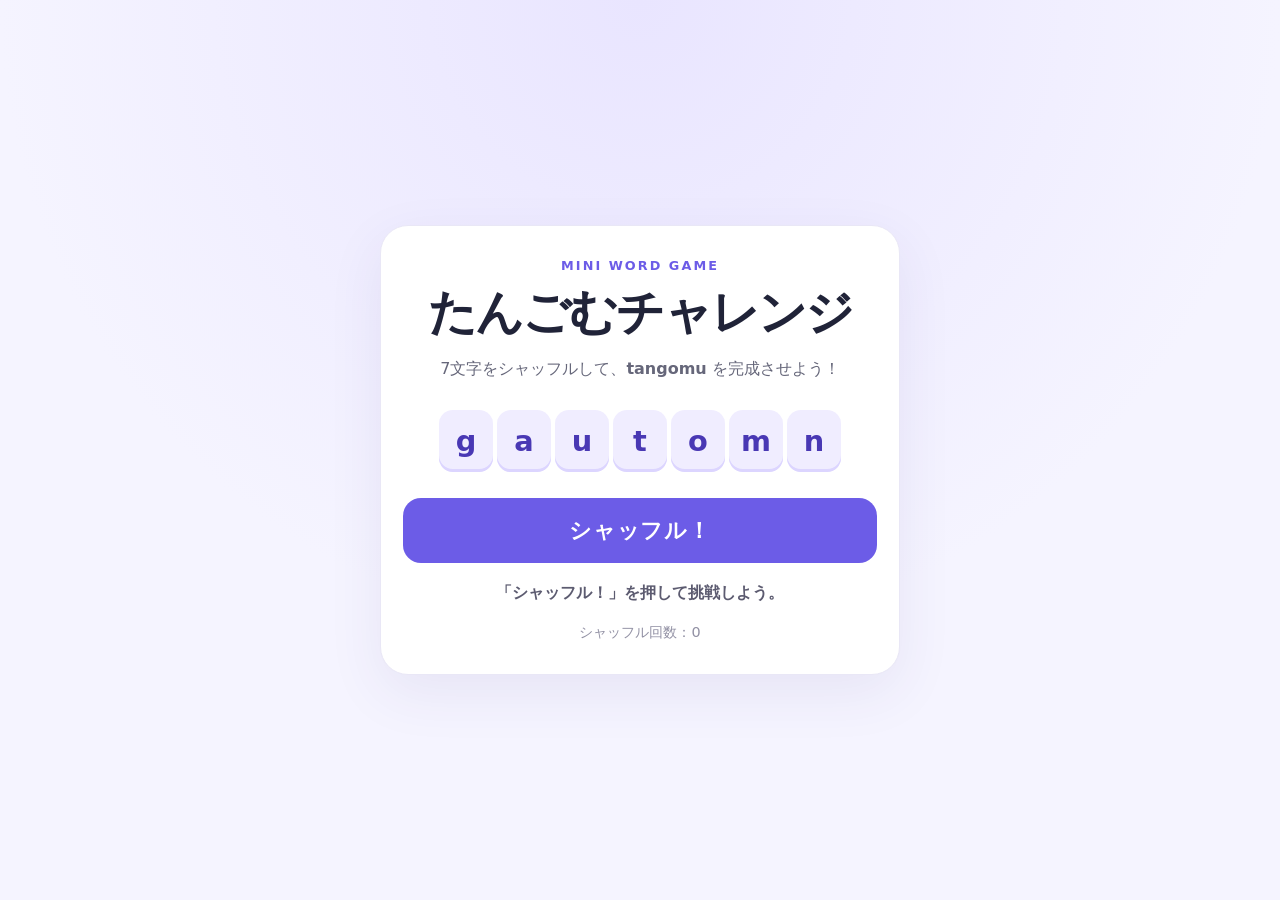
==== develop/index.html @ 247921e8 "deploy: 1eb7f9ae4dc7f5c11557d08746dbfa7d7bf235ae" ====
<!doctype html>
<html lang="ja">
<head>
  <meta charset="utf-8">
  <meta
  name="viewport"
  content="width=device-width, initial-scale=1, maximum-scale=1, user-scalable=no, viewport-fit=cover"
>
  <title>たんごむチャレンジ</title>
  <link rel="stylesheet" href="style.css">
</head>
<body>
  <main>
    <div class="eyebrow">MINI WORD GAME</div>

    <h1>たんごむチャレンジ</h1>

    <p>7文字をシャッフルして、<strong>tangomu</strong> を完成させよう！</p>

    <div class="letters" id="letters" aria-label="現在の文字列"></div>

    <div class="buttons">
      <button class="primary" id="shuffle">シャッフル！</button>

      <button class="secondary" id="reset" hidden>最初から</button>

      <button class="secondary" id="debug" hidden>
        🛠️ クリア演出テスト
      </button>

      <button id="debugEete" hidden>
        紫シークレット：eete
      </button>

      <button id="debugTangomu" hidden>
        金シークレット：tangomu
      </button>
    </div>

    <div id="chanceOverlay" class="chance-overlay" aria-hidden="true">
      たんごむチャンス！
    </div>

    <div id="status" role="status" aria-live="polite">
      「シャッフル！」を押して挑戦しよう。
    </div>

    <div id="sparkle" class="sparkle" aria-hidden="true">
      🎉 ✨ 🎉
    </div>

    <div id="confetti" aria-hidden="true"></div>

    <div class="count">
      シャッフル回数：<span id="count">0</span>
    </div>
  </main>

  <script type="module" src="./js/game.js"></script>
</body>
</html>
---- develop/style.css ----
:root {
  color-scheme: light;
  --ink: #202338;
  --accent: #6c5ce7;
  --bg: #f5f4ff;
}

* {
  box-sizing: border-box;
}

/* ボタンの連打・選択対策 */
button {
  touch-action: manipulation;
  -webkit-user-select: none;
  user-select: none;
  -webkit-touch-callout: none;
  -webkit-tap-highlight-color: transparent;
}

body {
  margin: 0;
  min-height: 100vh;
  display: grid;
  place-items: center;
  padding: 24px;
  font-family: system-ui, -apple-system, "Hiragino Kaku Gothic ProN", sans-serif;
  color: var(--ink);
  background: radial-gradient(circle at top, #e9e5ff, var(--bg) 58%);
}

main {
  width: min(100%, 520px);
  text-align: center;
  background: #fff;
  border: 1px solid #e9e7f6;
  border-radius: 28px;
  padding: 32px 22px;
  box-shadow: 0 18px 55px #3a2e8014;
}

.eyebrow {
  color: var(--accent);
  font-weight: 800;
  letter-spacing: .16em;
  font-size: .8rem;
}

h1 {
  margin: 8px 0 10px;
  font-size: clamp(2rem, 8vw, 3rem);
  letter-spacing: -.04em;
}

p {
  line-height: 1.7;
  color: #66677a;
  margin: 0 auto;
}

/* 文字タイル */
.letters {
  display: flex;
  justify-content: center;
  flex-wrap: nowrap;
  gap: 4px;
  margin: 28px 0 22px;
  min-height: 66px;
}

.letter {
  width: clamp(0px, 8vw, 54px);
  height: clamp(46px, 12vw, 62px);
  display: grid;
  place-items: center;
  border-radius: 14px;
  background: #f0edff;
  color: #4938b4;
  font-size: clamp(1.35rem, 5vw, 1.8rem);
  font-weight: 850;
  box-shadow: inset 0 -3px #dcd5ff;
}

.letter.correct {
  background: #d9f8e7;
  color: #167747;
  box-shadow: inset 0 -3px #b5e9cc;
}

/* ボタン配置 */
.buttons {
  display: flex;
  justify-content: center;
  gap: 10px;
  flex-wrap: wrap;
}

/* 共通ボタン */
button {
  border: 0;
  border-radius: 14px;
  padding: 13px 20px;
  font: inherit;
  font-weight: 750;
  cursor: pointer;
  transition: transform .12s, filter .12s;
}

button:hover {
  filter: brightness(.97);
  transform: translateY(-1px);
}

button:active {
  transform: translateY(1px);
}

button:disabled {
  cursor: default;
  opacity: .7;
  transform: none;
}

button[hidden] {
  display: none !important;
}

/* メインのシャッフルボタン */
#shuffle {
  width: 100%;
  min-height: 64px;
  padding: 18px 24px;
  border-radius: 18px;
  font-size: 1.35rem;
  font-weight: 850;
  letter-spacing: .04em;
}

.primary {
  background: var(--accent);
  color: white;
}

.secondary {
  background: #f0eff7;
  color: #45445b;
}

/* ステータス表示 */
#status {
  min-height: 2em;
  margin-top: 20px;
  font-weight: 750;
  color: #5c5b70;
  white-space: pre-line;
}

#status.win {
  white-space: pre-line;
  color: #16804a;
  font-size: 1.5rem;
  line-height: 1.8;
  animation: pop .5s ease-out;
}

/* クリア後の最初からボタン */
#reset {
  width: 100%;
  min-height: 64px;
  padding: 18px 24px;
  border-radius: 18px;
  font-size: 1.25rem;
  font-weight: 850;
}

.count {
  margin-top: 8px;
  font-size: .9rem;
  color: #9291a4;
}

/* キラキラ表示 */
.sparkle {
  display: none;
  font-size: 1.7rem;
  margin-top: 8px;
}

.sparkle.show {
  display: block;
  animation: pop .45s ease-out;
}

@keyframes pop {
  from {
    transform: scale(.5);
    opacity: 0;
  }

  to {
    transform: scale(1);
    opacity: 1;
  }
}

/* たんごむチャンスの表示 */
.chance-overlay {
  position: fixed;
  top: 50%;
  left: 50%;
  transform: translate(-50%, -50%);
  z-index: 10000;

  max-width: calc(100vw - 24px);
  background: #ffffff;
  color: #000000;
  border: 2px solid #000000;
  border-radius: 8px;
  padding: 20px 28px;

  font-size: clamp(1.5rem, 6vw, 2.2rem);
  font-weight: 900;
  text-align: center;
  white-space: nowrap;

  display: none;
  pointer-events: none;
  touch-action: manipulation;
  -webkit-user-select: none;
  user-select: none;
  -webkit-touch-callout: none;
}

.chance-overlay.show {
  display: block;
  animation: chance-pop 0.5s ease-out;
}

@keyframes chance-pop {
  0% {
    opacity: 0;
    transform: translate(-50%, -50%) scale(.8);
  }

  40% {
    opacity: 1;
    transform: translate(-50%, -50%) scale(1.05);
  }

  100% {
    opacity: 1;
    transform: translate(-50%, -50%) scale(1);
  }
}

/* クリア時の紙吹雪 */
#confetti {
  position: fixed;
  inset: 0;
  overflow: hidden;
  pointer-events: none;
  z-index: 9999;
}

.confetti-piece {
  position: absolute;
  top: -20px;
  width: 10px;
  height: 16px;
  animation: confetti-fall 3s ease-in forwards;
}

@keyframes confetti-fall {
  0% {
    transform: translateY(-20px) rotate(0deg);
    opacity: 1;
  }

  100% {
    transform: translateY(110vh) rotate(900deg);
    opacity: 0;
  }
}

/* デバッグボタン */
#debug[hidden],
#debugEete[hidden],
#debugTangomu[hidden] {
  display: none !important;
}

/* 紫色：重厚なメタリックパープル */
.letter.rare-purple {
  box-sizing: border-box;
  background: linear-gradient(
    135deg,
    #f0d9ff 0%,
    #a855f7 18%,
    #6b21a8 42%,
    #c084fc 55%,
    #581c87 78%,
    #a855f7 100%
  );
  color: #ffffff;
  border: 2px solid #d8b4fe;
  text-shadow: 0 1px 2px #3b0764;
  box-shadow:
    inset 0 1px 2px #f3e8ff,
    inset 0 -3px 4px #3b0764,
    0 0 5px rgba(168, 85, 247, 0.45);
}

/* 金色：重厚なメタリックゴールド */
.letter.rare-gold {
  box-sizing: border-box;
  background: linear-gradient(
    135deg,
    #fff2a6 0%,
    #d4af37 18%,
    #8a6d1d 38%,
    #ffe680 50%,
    #b8860b 65%,
    #6f5315 82%,
    #d4af37 100%
  );
  color: #382600;
  border: 2px solid #f5d76e;
  text-shadow: 0 1px 1px rgba(255, 255, 255, 0.35);
  box-shadow:
    inset 0 1px 2px #fff8d6,
    inset 0 -3px 4px #65470a,
    0 0 7px rgba(212, 175, 55, 0.4);
}

/* チャンス演出中の選択・長押しメニューを防ぐ */
body.chance-animation {
  overscroll-behavior: none;
}

body.chance-animation,
body.chance-animation * {
  -webkit-user-select: none !important;
  user-select: none !important;
  -webkit-touch-callout: none !important;
}

body.chance-animation button {
  touch-action: manipulation;
}

/* スマートフォン向け */
@media (max-width: 480px) {
  body {
    padding: 14px;
  }

  main {
    padding: 28px 18px;
  }

  .letters {
    gap: 3px;
  }

  #shuffle,
  #reset {
    min-height: 62px;
  }
}

/* 動きを減らす設定が有効な端末への配慮 */
@media (prefers-reduced-motion: reduce) {
  *,
  *::before,
  *::after {
    animation: none !important;
    transition: none !important;
  }
}

html,
body,
main {
  touch-action: manipulation;
}

button,
button * {
  touch-action: manipulation;
  -webkit-tap-highlight-color: transparent;
}

/* チャンス演出中：ボタンを灰色に見せる */
.buttons button.chance-disabled-look {
  background-color: #b8b8b8 !important;
  color: #666 !important;
  border-color: #aaa !important;
  opacity: 0.75;
  cursor: default;
}
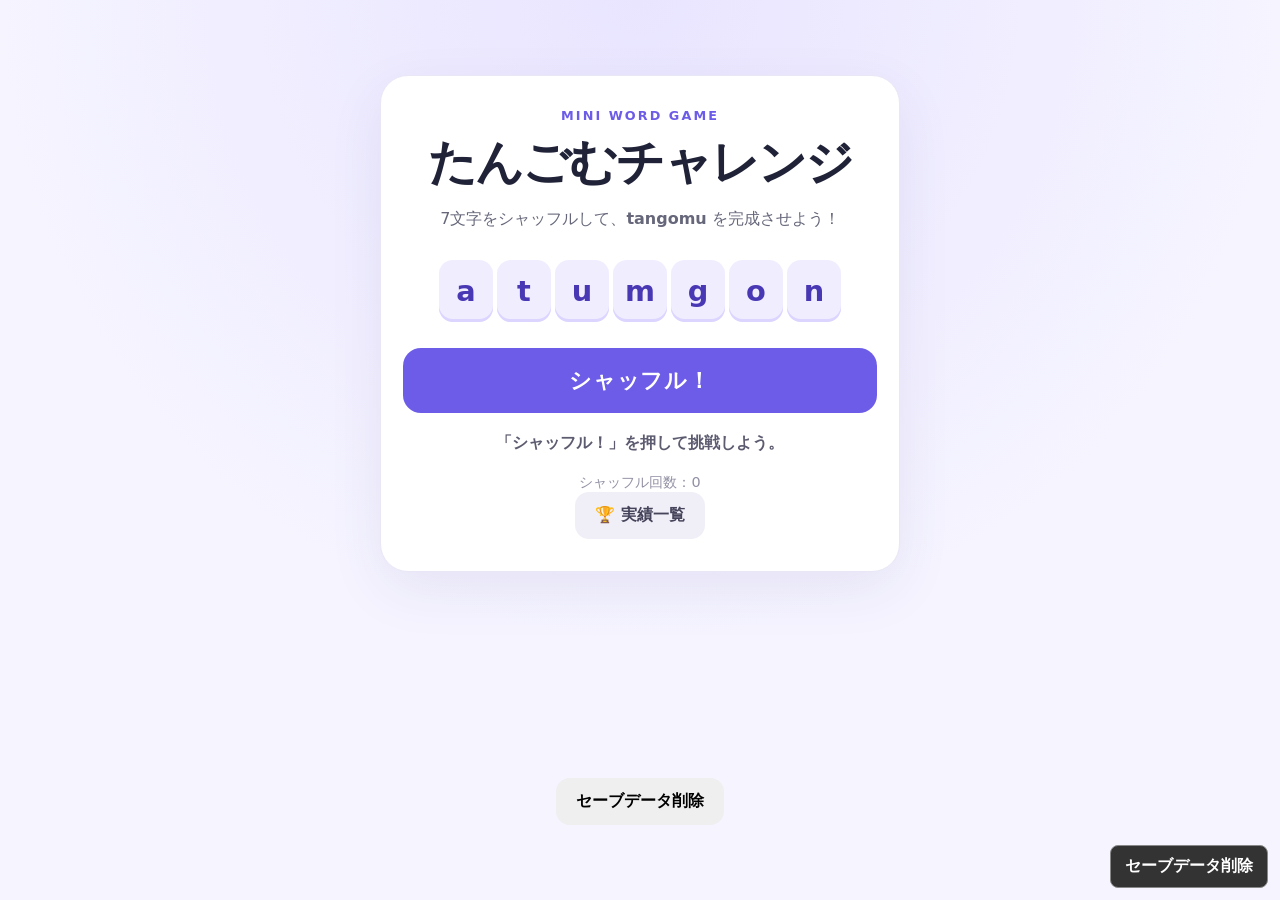
==== commit f64b73b1: "deploy: 549c8e9f877efc46f3a32033ba10ac2d21ece06f" ====
--- a/develop/index.html
+++ b/develop/index.html
@@ -1,11 +1,12 @@
+
 <!doctype html>
 <html lang="ja">
 <head>
   <meta charset="utf-8">
   <meta
-  name="viewport"
-  content="width=device-width, initial-scale=1, maximum-scale=1, user-scalable=no, viewport-fit=cover"
->
+    name="viewport"
+    content="width=device-width, initial-scale=1, maximum-scale=1, user-scalable=no, viewport-fit=cover"
+  >
   <title>たんごむチャレンジ</title>
   <link rel="stylesheet" href="style.css">
 </head>
@@ -54,7 +55,82 @@
     <div class="count">
       シャッフル回数：<span id="count">0</span>
     </div>
+
+    <div class="menu-buttons">
+      <button id="openAchievements" class="secondary">
+        🏆 実績一覧
+      </button>
+    </div>
   </main>
+
+  <!-- 実績解除通知 -->
+  <div
+    id="achievementToast"
+    class="achievement-toast"
+    role="status"
+    aria-live="polite"
+    aria-atomic="true"
+  ></div>
+
+  <!-- 実績一覧画面 -->
+  <div
+    id="achievementModal"
+    class="modal-overlay"
+    hidden
+  >
+    <section
+      class="achievement-modal"
+      role="dialog"
+      aria-modal="true"
+      aria-labelledby="achievementTitle"
+    >
+      <div class="modal-header">
+        <div>
+          <div class="eyebrow">ACHIEVEMENTS</div>
+          <h2 id="achievementTitle">実績一覧</h2>
+        </div>
+
+        <button
+          id="closeAchievements"
+          class="close-button"
+          aria-label="実績一覧を閉じる"
+        >×</button>
+      </div>
+
+      <div class="achievement-progress">
+        <div class="progress-text">
+          <span>解除状況</span>
+          <strong id="achievementCount">0 / 0</strong>
+        </div>
+
+        <div
+          class="progress-track"
+          role="progressbar"
+          aria-label="実績解除率"
+          aria-valuemin="0"
+          aria-valuemax="100"
+          aria-valuenow="0"
+          id="achievementProgress"
+        >
+          <div id="achievementProgressBar" class="progress-bar"></div>
+        </div>
+      </div>
+
+      <div
+        id="achievementList"
+        class="achievement-list"
+      ></div>
+
+      <p class="achievement-note">
+        まだ解除していない実績も確認できるよ！
+      </p>
+    </section>
+  </div>
+
+  <!-- セーブデータ削除 -->
+  <button id="saveDeleteButton" class="save-delete-button">
+    セーブデータ削除
+  </button>
 
   <script type="module" src="./js/game.js"></script>
 </body>
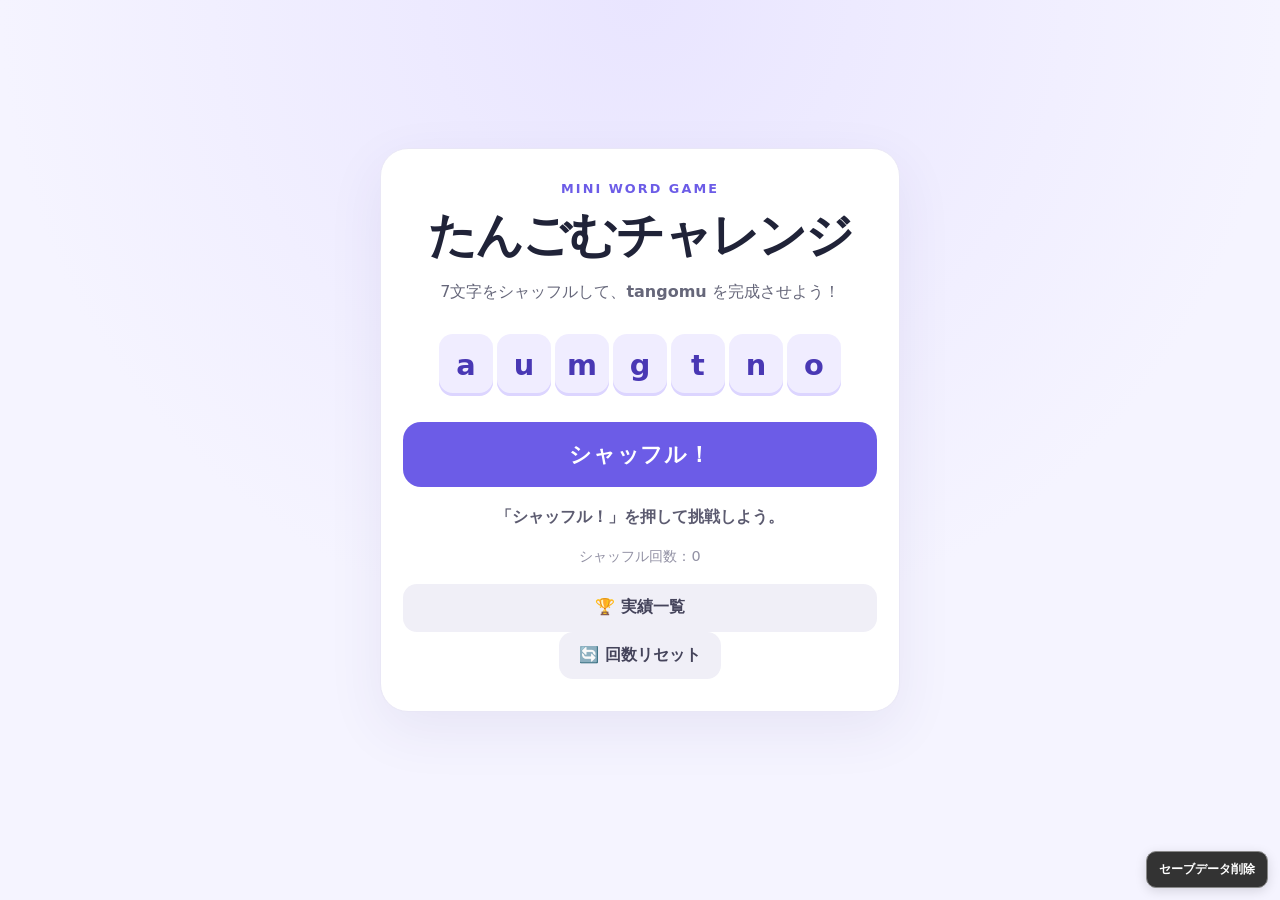
==== commit 98a0fefb: "deploy: a4e060cff196ebc9c6b3155e3fc993553ce03be2" ====
--- a/develop/index.html
+++ b/develop/index.html
@@ -59,6 +59,10 @@
     <div class="menu-buttons">
       <button id="openAchievements" class="secondary">
         🏆 実績一覧
+      </button>
+
+      <button id="resetCount" class="secondary">
+        🔄 回数リセット
       </button>
     </div>
   </main>
--- a/develop/style.css
+++ b/develop/style.css
@@ -1,3 +1,4 @@
+
 :root {
   color-scheme: light;
   --ink: #202338;
@@ -9,7 +10,10 @@
   box-sizing: border-box;
 }
 
-/* ボタンの連打・選択対策 */
+[hidden] {
+  display: none !important;
+}
+
 button {
   touch-action: manipulation;
   -webkit-user-select: none;
@@ -21,12 +25,18 @@
 body {
   margin: 0;
   min-height: 100vh;
+  min-height: 100dvh;
   display: grid;
   place-items: center;
   padding: 24px;
+  padding-bottom: max(64px, calc(24px + env(safe-area-inset-bottom)));
   font-family: system-ui, -apple-system, "Hiragino Kaku Gothic ProN", sans-serif;
   color: var(--ink);
   background: radial-gradient(circle at top, #e9e5ff, var(--bg) 58%);
+}
+
+body.modal-open {
+  overflow: hidden;
 }
 
 main {
@@ -95,7 +105,6 @@
   flex-wrap: wrap;
 }
 
-/* 共通ボタン */
 button {
   border: 0;
   border-radius: 14px;
@@ -121,11 +130,12 @@
   transform: none;
 }
 
-button[hidden] {
-  display: none !important;
-}
-
-/* メインのシャッフルボタン */
+button:focus-visible {
+  outline: 3px solid #a99dfb;
+  outline-offset: 3px;
+}
+
+/* メインボタン */
 #shuffle {
   width: 100%;
   min-height: 64px;
@@ -146,24 +156,6 @@
   color: #45445b;
 }
 
-/* ステータス表示 */
-#status {
-  min-height: 2em;
-  margin-top: 20px;
-  font-weight: 750;
-  color: #5c5b70;
-  white-space: pre-line;
-}
-
-#status.win {
-  white-space: pre-line;
-  color: #16804a;
-  font-size: 1.5rem;
-  line-height: 1.8;
-  animation: pop .5s ease-out;
-}
-
-/* クリア後の最初からボタン */
 #reset {
   width: 100%;
   min-height: 64px;
@@ -173,13 +165,30 @@
   font-weight: 850;
 }
 
+/* ステータス */
+#status {
+  min-height: 2em;
+  margin-top: 20px;
+  font-weight: 750;
+  color: #5c5b70;
+  white-space: pre-line;
+}
+
+#status.win {
+  white-space: pre-line;
+  color: #16804a;
+  font-size: 1.5rem;
+  line-height: 1.8;
+  animation: pop .5s ease-out;
+}
+
 .count {
   margin-top: 8px;
   font-size: .9rem;
   color: #9291a4;
 }
 
-/* キラキラ表示 */
+/* キラキラ */
 .sparkle {
   display: none;
   font-size: 1.7rem;
@@ -203,26 +212,23 @@
   }
 }
 
-/* たんごむチャンスの表示 */
+/* チャンス演出 */
 .chance-overlay {
   position: fixed;
   top: 50%;
   left: 50%;
   transform: translate(-50%, -50%);
   z-index: 10000;
-
   max-width: calc(100vw - 24px);
-  background: #ffffff;
-  color: #000000;
-  border: 2px solid #000000;
+  background: #fff;
+  color: #000;
+  border: 2px solid #000;
   border-radius: 8px;
   padding: 20px 28px;
-
   font-size: clamp(1.5rem, 6vw, 2.2rem);
   font-weight: 900;
   text-align: center;
   white-space: nowrap;
-
   display: none;
   pointer-events: none;
   touch-action: manipulation;
@@ -233,7 +239,7 @@
 
 .chance-overlay.show {
   display: block;
-  animation: chance-pop 0.5s ease-out;
+  animation: chance-pop .5s ease-out;
 }
 
 @keyframes chance-pop {
@@ -253,7 +259,7 @@
   }
 }
 
-/* クリア時の紙吹雪 */
+/* 紙吹雪 */
 #confetti {
   position: fixed;
   inset: 0;
@@ -289,9 +295,8 @@
   display: none !important;
 }
 
-/* 紫色：重厚なメタリックパープル */
+/* 紫色シークレット */
 .letter.rare-purple {
-  box-sizing: border-box;
   background: linear-gradient(
     135deg,
     #f0d9ff 0%,
@@ -301,18 +306,17 @@
     #581c87 78%,
     #a855f7 100%
   );
-  color: #ffffff;
+  color: #fff;
   border: 2px solid #d8b4fe;
   text-shadow: 0 1px 2px #3b0764;
   box-shadow:
     inset 0 1px 2px #f3e8ff,
     inset 0 -3px 4px #3b0764,
-    0 0 5px rgba(168, 85, 247, 0.45);
-}
-
-/* 金色：重厚なメタリックゴールド */
+    0 0 5px rgba(168, 85, 247, .45);
+}
+
+/* 金色シークレット */
 .letter.rare-gold {
-  box-sizing: border-box;
   background: linear-gradient(
     135deg,
     #fff2a6 0%,
@@ -325,14 +329,14 @@
   );
   color: #382600;
   border: 2px solid #f5d76e;
-  text-shadow: 0 1px 1px rgba(255, 255, 255, 0.35);
+  text-shadow: 0 1px 1px rgba(255, 255, 255, .35);
   box-shadow:
     inset 0 1px 2px #fff8d6,
     inset 0 -3px 4px #65470a,
-    0 0 7px rgba(212, 175, 55, 0.4);
-}
-
-/* チャンス演出中の選択・長押しメニューを防ぐ */
+    0 0 7px rgba(212, 175, 55, .4);
+}
+
+/* チャンス演出中の操作対策 */
 body.chance-animation {
   overscroll-behavior: none;
 }
@@ -348,14 +352,289 @@
   touch-action: manipulation;
 }
 
-/* スマートフォン向け */
+html,
+body,
+main {
+  touch-action: manipulation;
+}
+
+button,
+button * {
+  touch-action: manipulation;
+  -webkit-tap-highlight-color: transparent;
+}
+
+/* チャンス演出中のボタン */
+.buttons button.chance-disabled-look {
+  background-color: #b8b8b8 !important;
+  color: #666 !important;
+  border-color: #aaa !important;
+  opacity: .75;
+  cursor: default;
+}
+
+/* 実績一覧ボタン */
+.menu-buttons {
+  margin-top: 18px;
+}
+
+#openAchievements {
+  width: 100%;
+  min-height: 48px;
+}
+
+/* 実績解除通知 */
+.achievement-toast {
+  position: fixed;
+  top: max(16px, env(safe-area-inset-top));
+  left: 50%;
+  transform: translateX(-50%) translateY(-12px);
+  z-index: 11000;
+  width: max-content;
+  max-width: calc(100vw - 32px);
+  padding: 14px 20px;
+  border: 2px solid #f5c542;
+  border-radius: 14px;
+  background: #292929;
+  color: #fff;
+  box-shadow: 0 8px 30px #0002;
+  font-weight: 800;
+  text-align: center;
+  white-space: pre-line;
+  overflow-wrap: anywhere;
+  opacity: 0;
+  visibility: hidden;
+  pointer-events: none;
+  transition:
+    opacity .25s ease,
+    transform .25s ease,
+    visibility .25s;
+}
+
+.achievement-toast.show {
+  opacity: 1;
+  visibility: visible;
+  transform: translateX(-50%) translateY(0);
+}
+
+/* モーダルの背景 */
+.modal-overlay {
+  position: fixed;
+  inset: 0;
+  z-index: 10500;
+  display: grid;
+  place-items: center;
+  padding: 16px;
+  padding-top: max(16px, env(safe-area-inset-top));
+  padding-bottom: max(16px, env(safe-area-inset-bottom));
+  background: rgba(25, 23, 43, .62);
+  backdrop-filter: blur(5px);
+  -webkit-backdrop-filter: blur(5px);
+}
+
+/* 実績一覧本体 */
+.achievement-modal {
+  width: min(100%, 500px);
+  max-height: 85vh;
+  max-height: 85dvh;
+  display: flex;
+  flex-direction: column;
+  overflow: hidden;
+  background: #fff;
+  border: 1px solid #e9e7f6;
+  border-radius: 24px;
+  box-shadow: 0 24px 80px #0003;
+  text-align: left;
+  animation: modal-pop .2s ease-out;
+}
+
+@keyframes modal-pop {
+  from {
+    opacity: 0;
+    transform: scale(.96) translateY(8px);
+  }
+
+  to {
+    opacity: 1;
+    transform: scale(1) translateY(0);
+  }
+}
+
+.modal-header {
+  display: flex;
+  align-items: center;
+  justify-content: space-between;
+  gap: 12px;
+  padding: 22px 22px 16px;
+  border-bottom: 1px solid #eeecf7;
+}
+
+.modal-header h2 {
+  margin: 4px 0 0;
+  font-size: 1.6rem;
+  letter-spacing: -.03em;
+}
+
+.close-button {
+  flex: 0 0 auto;
+  width: 42px;
+  height: 42px;
+  padding: 0;
+  border-radius: 50%;
+  background: #f0eff7;
+  color: #45445b;
+  font-size: 1.8rem;
+  line-height: 1;
+}
+
+/* 解除進捗 */
+.achievement-progress {
+  padding: 18px 22px;
+  background: #faf9ff;
+  border-bottom: 1px solid #eeecf7;
+}
+
+.progress-text {
+  display: flex;
+  justify-content: space-between;
+  align-items: center;
+  gap: 12px;
+  margin-bottom: 10px;
+  font-size: .95rem;
+  color: #66677a;
+}
+
+.progress-text strong {
+  color: #4938b4;
+  font-size: 1rem;
+}
+
+.progress-track {
+  height: 10px;
+  overflow: hidden;
+  background: #e7e4f3;
+  border-radius: 999px;
+}
+
+.progress-bar {
+  width: 0;
+  height: 100%;
+  border-radius: inherit;
+  background: linear-gradient(90deg, #6c5ce7, #a18aff);
+  transition: width .3s ease;
+}
+
+/* 実績リスト */
+.achievement-list {
+  display: grid;
+  gap: 10px;
+  overflow-y: auto;
+  overscroll-behavior: contain;
+  padding: 16px 18px;
+  -webkit-overflow-scrolling: touch;
+}
+
+.achievement-card {
+  display: grid;
+  grid-template-columns: 52px minmax(0, 1fr);
+  align-items: center;
+  gap: 12px;
+  padding: 13px;
+  border: 1px solid #e9e7f6;
+  border-radius: 16px;
+  background: #fff;
+}
+
+.achievement-card.unlocked {
+  border-color: #d7cfff;
+  background: linear-gradient(135deg, #faf9ff, #f0edff);
+}
+
+.achievement-icon {
+  display: grid;
+  place-items: center;
+  width: 52px;
+  height: 52px;
+  border-radius: 14px;
+  background: #eeedf3;
+  color: #9a98a8;
+  font-size: 1.7rem;
+}
+
+.achievement-card.unlocked .achievement-icon {
+  background: #e4dcff;
+  color: #5c45cf;
+}
+
+.achievement-info {
+  min-width: 0;
+}
+
+.achievement-name {
+  margin: 0 0 4px;
+  color: #a09eae;
+  font-size: 1rem;
+  font-weight: 850;
+  overflow-wrap: anywhere;
+}
+
+.achievement-card.unlocked .achievement-name {
+  color: #382b8b;
+}
+
+.achievement-description {
+  margin: 0;
+  color: #77768a;
+  font-size: .86rem;
+  line-height: 1.55;
+  overflow-wrap: anywhere;
+}
+
+.achievement-status {
+  display: inline-block;
+  margin-top: 7px;
+  color: #a09eae;
+  font-size: .76rem;
+  font-weight: 750;
+}
+
+.achievement-card.unlocked .achievement-status {
+  color: #287543;
+}
+
+.achievement-note {
+  flex: 0 0 auto;
+  padding: 0 22px 18px;
+  font-size: .82rem;
+  text-align: center;
+  color: #9291a4;
+}
+
+/* セーブデータ削除ボタン */
+.save-delete-button {
+  position: fixed;
+  right: max(12px, env(safe-area-inset-right));
+  bottom: max(12px, env(safe-area-inset-bottom));
+  z-index: 9000;
+  padding: 9px 12px;
+  border: 1px solid #888;
+  border-radius: 10px;
+  background: #333;
+  color: #fff;
+  font-size: .78rem;
+  box-shadow: 0 3px 12px #0002;
+}
+
+/* スマートフォン */
 @media (max-width: 480px) {
   body {
     padding: 14px;
+    padding-bottom: max(62px, calc(14px + env(safe-area-inset-bottom)));
   }
 
   main {
     padding: 28px 18px;
+    border-radius: 24px;
   }
 
   .letters {
@@ -365,6 +644,52 @@
   #shuffle,
   #reset {
     min-height: 62px;
+  }
+
+  .modal-overlay {
+    padding-left: 10px;
+    padding-right: 10px;
+  }
+
+  .achievement-modal {
+    max-height: 88vh;
+    max-height: 88dvh;
+    border-radius: 20px;
+  }
+
+  .modal-header {
+    padding: 18px 16px 14px;
+  }
+
+  .achievement-progress {
+    padding: 14px 16px;
+  }
+
+  .achievement-list {
+    padding: 12px;
+    gap: 8px;
+  }
+
+  .achievement-card {
+    grid-template-columns: 44px minmax(0, 1fr);
+    gap: 10px;
+    padding: 10px;
+  }
+
+  .achievement-icon {
+    width: 44px;
+    height: 44px;
+    border-radius: 12px;
+    font-size: 1.5rem;
+  }
+
+  .achievement-note {
+    padding: 0 12px 14px;
+  }
+
+  .save-delete-button {
+    font-size: .72rem;
+    padding: 8px 10px;
   }
 }
 
@@ -377,24 +702,3 @@
     transition: none !important;
   }
 }
-
-html,
-body,
-main {
-  touch-action: manipulation;
-}
-
-button,
-button * {
-  touch-action: manipulation;
-  -webkit-tap-highlight-color: transparent;
-}
-
-/* チャンス演出中：ボタンを灰色に見せる */
-.buttons button.chance-disabled-look {
-  background-color: #b8b8b8 !important;
-  color: #666 !important;
-  border-color: #aaa !important;
-  opacity: 0.75;
-  cursor: default;
-}
